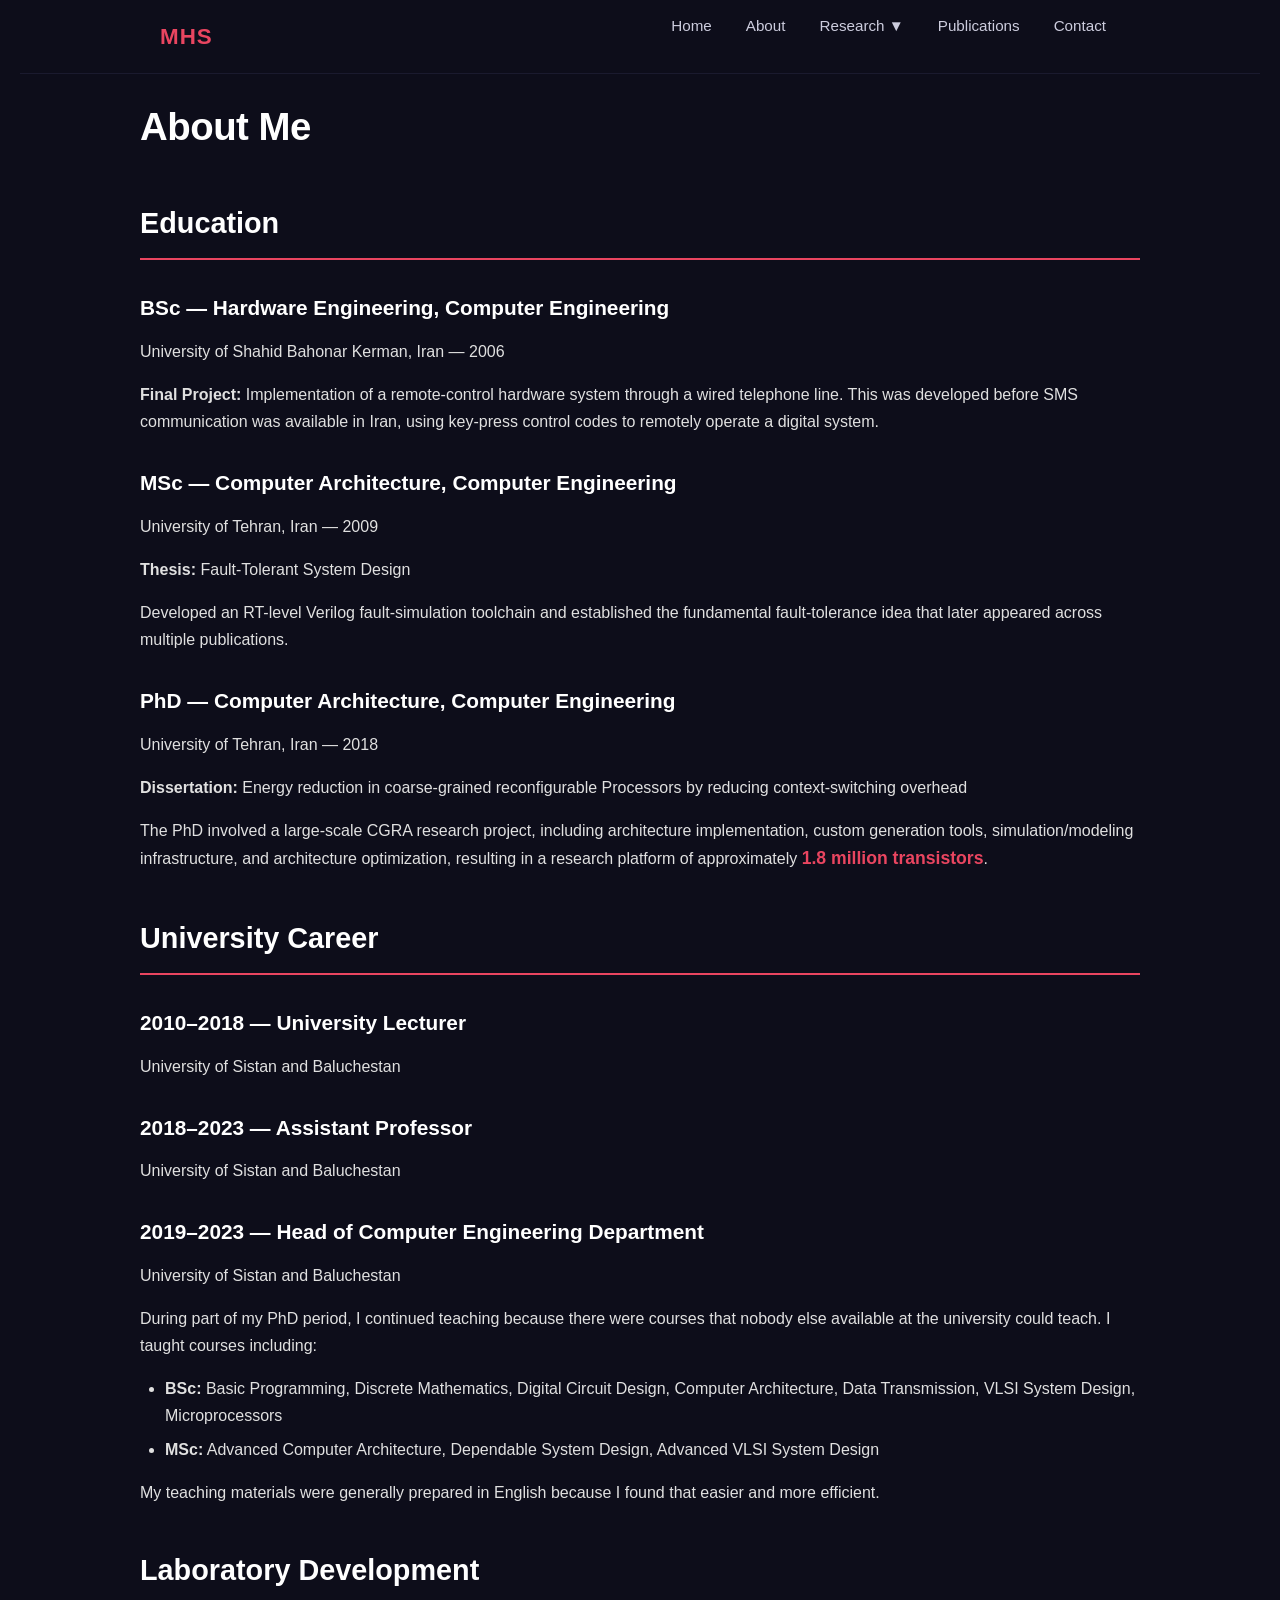
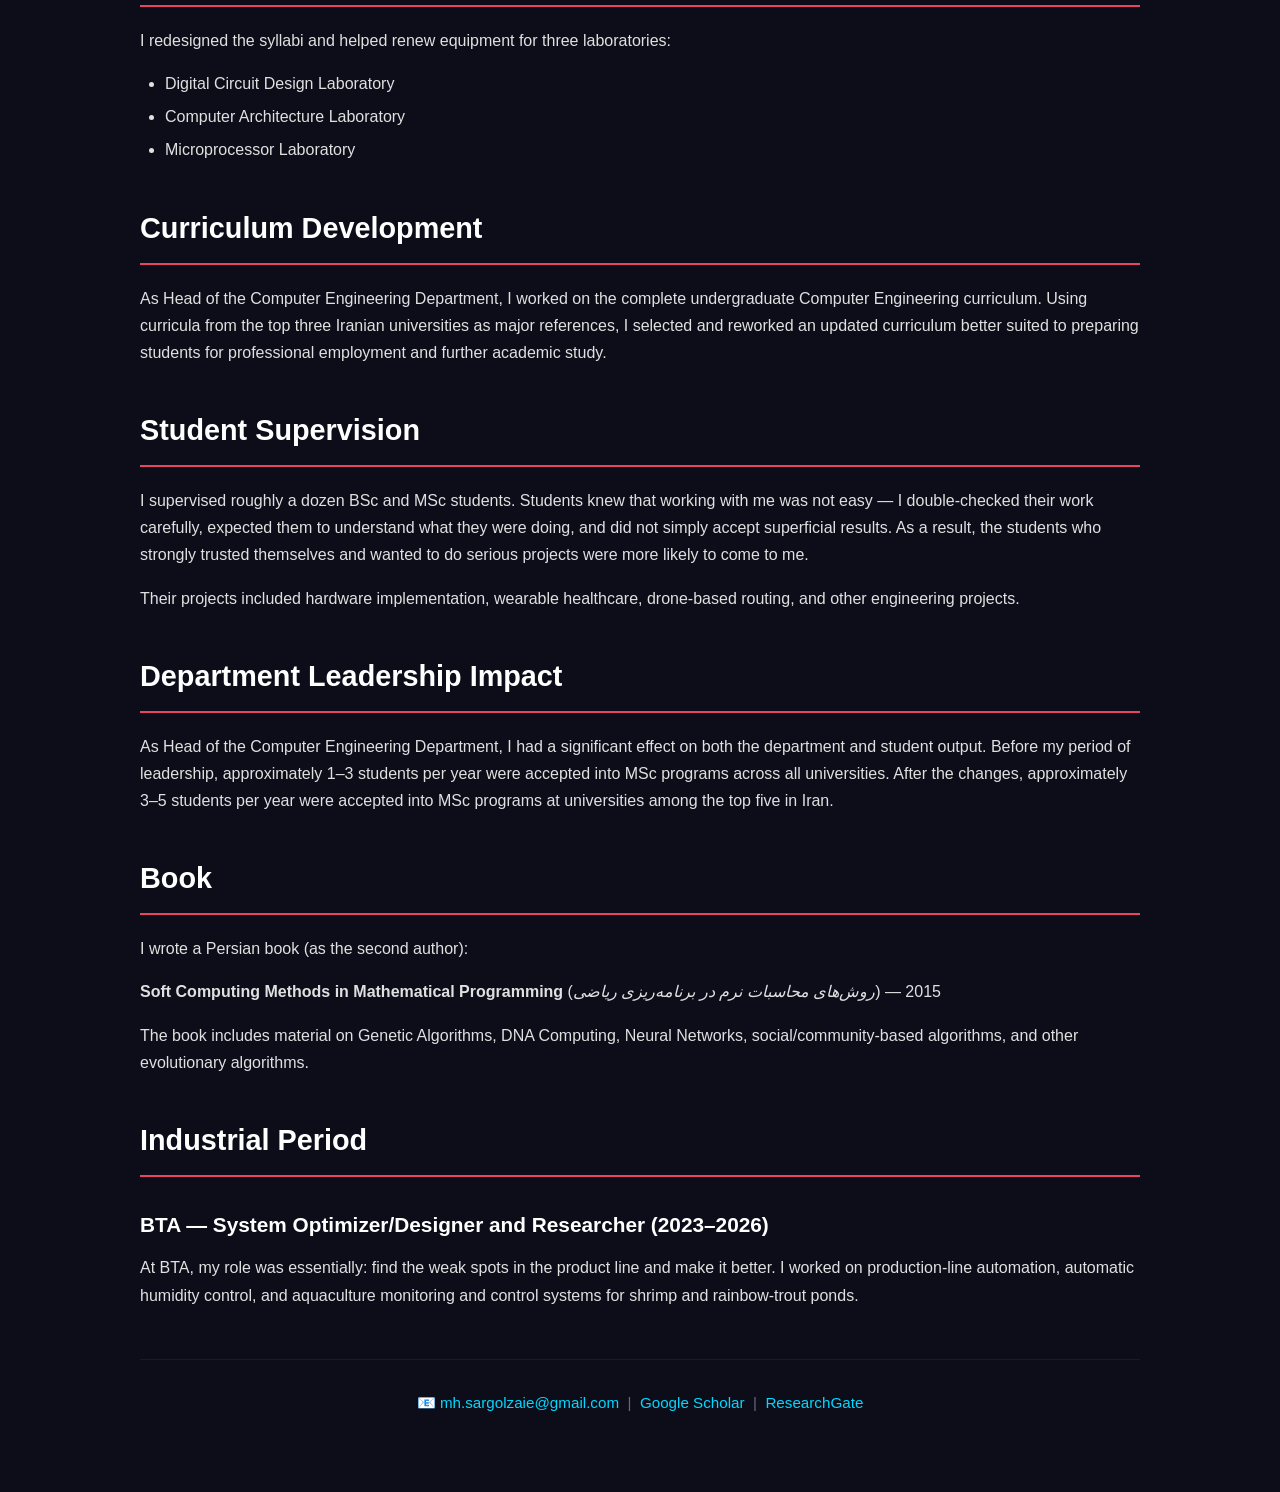
==== about.html @ 14f3c46a "Add files via upload" ====
<!DOCTYPE html>
<html lang="en">
<head>
    <meta charset="UTF-8">
    <meta name="viewport" content="width=device-width, initial-scale=1.0">
    <title>About — Mohammad Hossein Sargolzaei</title>
    <link rel="stylesheet" href="style.css">
</head>
<body>

    <div id="navbar-placeholder"></div>

    <div class="container">
        <h1>About Me</h1>

        <h2>Education</h2>

        <h3>BSc — Hardware Engineering, Computer Engineering</h3>
        <p>University of Shahid Bahonar Kerman, Iran — 2006</p>
        <p><strong>Final Project:</strong> Implementation of a remote-control hardware system through a wired telephone line. This was developed before SMS communication was available in Iran, using key-press control codes to remotely operate a digital system.</p>

        <h3>MSc — Computer Architecture, Computer Engineering</h3>
        <p>University of Tehran, Iran — 2009</p>
        <p><strong>Thesis:</strong> Fault-Tolerant System Design</p>
        <p>Developed an RT-level Verilog fault-simulation toolchain and established the fundamental fault-tolerance idea that later appeared across multiple publications.</p>

        <h3>PhD — Computer Architecture, Computer Engineering</h3>
        <p>University of Tehran, Iran — 2018</p>
        <p><strong>Dissertation:</strong> Energy reduction in coarse-grained reconfigurable Processors by reducing context-switching overhead</p>
        <p>The PhD involved a large-scale CGRA research project, including architecture implementation, custom generation tools, simulation/modeling infrastructure, and architecture optimization, resulting in a research platform of approximately <span class="key-number">1.8 million transistors</span>.</p>

        <h2>University Career</h2>

        <h3>2010–2018 — University Lecturer</h3>
        <p>University of Sistan and Baluchestan</p>

        <h3>2018–2023 — Assistant Professor</h3>
        <p>University of Sistan and Baluchestan</p>

        <h3>2019–2023 — Head of Computer Engineering Department</h3>
        <p>University of Sistan and Baluchestan</p>

        <p>During part of my PhD period, I continued teaching because there were courses that nobody else available at the university could teach. I taught courses including:</p>

        <ul>
            <li><strong>BSc:</strong> Basic Programming, Discrete Mathematics, Digital Circuit Design, Computer Architecture, Data Transmission, VLSI System Design, Microprocessors</li>
            <li><strong>MSc:</strong> Advanced Computer Architecture, Dependable System Design, Advanced VLSI System Design</li>
        </ul>

        <p>My teaching materials were generally prepared in English because I found that easier and more efficient.</p>

        <h2>Laboratory Development</h2>
        <p>I redesigned the syllabi and helped renew equipment for three laboratories:</p>
        <ul>
            <li>Digital Circuit Design Laboratory</li>
            <li>Computer Architecture Laboratory</li>
            <li>Microprocessor Laboratory</li>
        </ul>

        <h2>Curriculum Development</h2>
        <p>As Head of the Computer Engineering Department, I worked on the complete undergraduate Computer Engineering curriculum. Using curricula from the top three Iranian universities as major references, I selected and reworked an updated curriculum better suited to preparing students for professional employment and further academic study.</p>

        <h2>Student Supervision</h2>
        <p>I supervised roughly a dozen BSc and MSc students. Students knew that working with me was not easy — I double-checked their work carefully, expected them to understand what they were doing, and did not simply accept superficial results. As a result, the students who strongly trusted themselves and wanted to do serious projects were more likely to come to me.</p>
        <p>Their projects included hardware implementation, wearable healthcare, drone-based routing, and other engineering projects.</p>

        <h2>Department Leadership Impact</h2>
        <p>As Head of the Computer Engineering Department, I had a significant effect on both the department and student output. Before my period of leadership, approximately 1–3 students per year were accepted into MSc programs across all universities. After the changes, approximately 3–5 students per year were accepted into MSc programs at universities among the top five in Iran.</p>

        <h2>Book</h2>
        <p>I wrote a Persian book (as the second author):</p>
        <p><strong>Soft Computing Methods in Mathematical Programming</strong> (<em>روش‌های محاسبات نرم در برنامه‌ریزی ریاضی</em>) — 2015</p>
        <p>The book includes material on Genetic Algorithms, DNA Computing, Neural Networks, social/community-based algorithms, and other evolutionary algorithms.</p>

        <h2>Industrial Period</h2>
        <h3>BTA — System Optimizer/Designer and Researcher (2023–2026)</h3>
        <p>At BTA, my role was essentially: find the weak spots in the product line and make it better. I worked on production-line automation, automatic humidity control, and aquaculture monitoring and control systems for shrimp and rainbow-trout ponds.</p>

        <div class="footer-contact">
            <p>📧 <a href="mailto:mh.sargolzaie@gmail.com">mh.sargolzaie@gmail.com</a> &nbsp;|&nbsp;
            <a href="https://scholar.google.com/citations?user=ea7m-IEAAAAJ&hl=en" target="_blank">Google Scholar</a> &nbsp;|&nbsp;
            <a href="https://www.researchgate.net/profile/Mohammad-Hossein-Sargolzaei" target="_blank">ResearchGate</a></p>
        </div>
    </div>

    <script>
        fetch('navbar.html')
            .then(response => response.text())
            .then(data => document.getElementById('navbar-placeholder').innerHTML = data);
    </script>
    <script>
        document.addEventListener('click', function(e) {
            const toggle = document.getElementById('mobile-menu');
            const menu = document.querySelector('.nav-menu');
            if (toggle && menu) {
                if (e.target.closest('.nav-toggle')) {
                    menu.classList.toggle('active');
                } else if (!e.target.closest('.nav-menu')) {
                    menu.classList.remove('active');
                }
            }
            if (window.innerWidth <= 768) {
                const dropdownToggles = document.querySelectorAll('.dropdown-toggle');
                dropdownToggles.forEach(toggle => {
                    if (e.target.closest('.dropdown-toggle')) {
                        e.preventDefault();
                        const menu = toggle.nextElementSibling;
                        if (menu) menu.classList.toggle('active');
                    }
                });
            }
        });
    </script>
</body>
</html>
---- style.css ----
/* style.css */

/* Reset & Base */
* {
    margin: 0;
    padding: 0;
    box-sizing: border-box;
}

body {
    font-family: 'Segoe UI', Tahoma, Geneva, Verdana, sans-serif;
    background-color: #0d0d1a;
    color: #e0e0e0;
    line-height: 1.7;
    padding: 0 20px;
}

a {
    color: #00d9ff;
    text-decoration: none;
    transition: color 0.3s ease;
}

a:hover {
    color: #e94560;
}

.container {
    max-width: 1000px;
    margin: 0 auto;
    padding: 20px 0 60px;
}

/* Typography */
h1 {
    font-size: 2.4rem;
    font-weight: 700;
    color: #ffffff;
    margin-bottom: 10px;
    letter-spacing: -0.5px;
}

h1 .highlight {
    color: #e94560;
}

h2 {
    font-size: 1.8rem;
    font-weight: 600;
    color: #ffffff;
    margin-top: 40px;
    margin-bottom: 20px;
    border-bottom: 2px solid #e94560;
    padding-bottom: 10px;
}

h3 {
    font-size: 1.3rem;
    font-weight: 600;
    color: #ffffff;
    margin-top: 30px;
    margin-bottom: 12px;
}

h4 {
    font-size: 1.1rem;
    font-weight: 600;
    color: #00d9ff;
    margin-top: 20px;
    margin-bottom: 8px;
}

.subtitle {
    font-size: 1.1rem;
    color: #8888aa;
    margin-bottom: 30px;
}

p {
    margin-bottom: 16px;
}

ul, ol {
    margin-left: 25px;
    margin-bottom: 16px;
}

li {
    margin-bottom: 6px;
}

blockquote {
    border-left: 4px solid #e94560;
    padding-left: 20px;
    margin: 20px 0;
    font-style: italic;
    color: #bbbbdd;
}

/* Code-like boxes */
.principle-box {
    background: #1a1a2e;
    border: 1px solid #2a2a4e;
    border-radius: 8px;
    padding: 25px 30px;
    margin: 25px 0;
}

.principle-box .arrow-flow {
    font-family: monospace;
    font-size: 0.95rem;
    color: #00d9ff;
    line-height: 2;
    white-space: pre;
}

.key-number {
    color: #e94560;
    font-weight: 700;
    font-size: 1.1em;
}

.tag {
    display: inline-block;
    background: #1a1a2e;
    border: 1px solid #2a2a4e;
    border-radius: 20px;
    padding: 2px 14px;
    font-size: 0.8rem;
    color: #8888bb;
    margin-right: 6px;
    margin-bottom: 6px;
}

/* Navigation */
.navbar {
    background: #0d0d1a;
    border-bottom: 1px solid #1a1a2e;
    padding: 12px 0;
    position: sticky;
    top: 0;
    z-index: 1000;
}

.nav-container {
    max-width: 1000px;
    margin: 0 auto;
    display: flex;
    justify-content: space-between;
    align-items: center;
    padding: 0 20px;
}

.nav-logo {
    font-size: 1.4rem;
    font-weight: 700;
    color: #e94560;
    letter-spacing: 1px;
}

.nav-menu {
    display: flex;
    list-style: none;
    gap: 6px;
    align-items: center;
}

.nav-item {
    position: relative;
}

.nav-link {
    color: #ccccdd;
    padding: 8px 14px;
    border-radius: 6px;
    font-size: 0.95rem;
    transition: all 0.3s ease;
}

.nav-link:hover {
    color: #ffffff;
    background: #1a1a2e;
}

/* Dropdown */
.dropdown-menu {
    display: none;
    position: absolute;
    top: 100%;
    left: 0;
    background: #1a1a2e;
    border: 1px solid #2a2a4e;
    border-radius: 8px;
    padding: 8px 0;
    min-width: 240px;
    list-style: none;
    box-shadow: 0 8px 24px rgba(0,0,0,0.6);
}

.dropdown-menu li a {
    display: block;
    padding: 8px 20px;
    color: #ccccdd;
    font-size: 0.9rem;
    transition: all 0.3s ease;
}

.dropdown-menu li a:hover {
    background: #2a2a4e;
    color: #ffffff;
}

.nav-item:hover .dropdown-menu {
    display: block;
}

/* Mobile menu toggle */
.nav-toggle {
    display: none;
    flex-direction: column;
    cursor: pointer;
}

.nav-toggle .bar {
    width: 25px;
    height: 3px;
    background: #ccccdd;
    margin: 3px 0;
    transition: 0.3s;
    border-radius: 2px;
}

/* Footer / contact line */
.footer-contact {
    margin-top: 50px;
    padding-top: 30px;
    border-top: 1px solid #1a1a2e;
    text-align: center;
    font-size: 0.95rem;
    color: #666688;
}

.footer-contact a {
    color: #00d9ff;
}

.footer-contact a:hover {
    color: #e94560;
}

/* "More about this work →" links */
.more-link {
    display: inline-block;
    margin-top: 6px;
    font-weight: 500;
}

/* Responsive */
@media (max-width: 768px) {
    body {
        padding: 0 16px;
    }

    h1 {
        font-size: 1.8rem;
    }

    h2 {
        font-size: 1.4rem;
    }

    .nav-menu {
        position: fixed;
        left: -100%;
        top: 60px;
        flex-direction: column;
        background: #0d0d1a;
        width: 100%;
        padding: 20px 0;
        gap: 4px;
        border-bottom: 1px solid #1a1a2e;
        transition: 0.3s ease;
    }

    .nav-menu.active {
        left: 0;
    }

    .nav-item {
        width: 100%;
        text-align: center;
    }

    .nav-link {
        display: block;
        padding: 10px 0;
    }

    .dropdown-menu {
        position: static;
        background: #0d0d1a;
        border: none;
        padding: 0;
        box-shadow: none;
        display: none;
    }

    .nav-item:hover .dropdown-menu {
        display: none;
    }

    .nav-item .dropdown-menu.active {
        display: block;
    }

    .dropdown-menu li a {
        padding: 8px 0;
        font-size: 0.9rem;
        color: #8888aa;
    }

    .nav-toggle {
        display: flex;
    }

    .principle-box {
        padding: 16px 20px;
    }

    .principle-box .arrow-flow {
        font-size: 0.8rem;
    }
}

@media (max-width: 480px) {
    h1 {
        font-size: 1.5rem;
    }

    h2 {
        font-size: 1.2rem;
    }
}
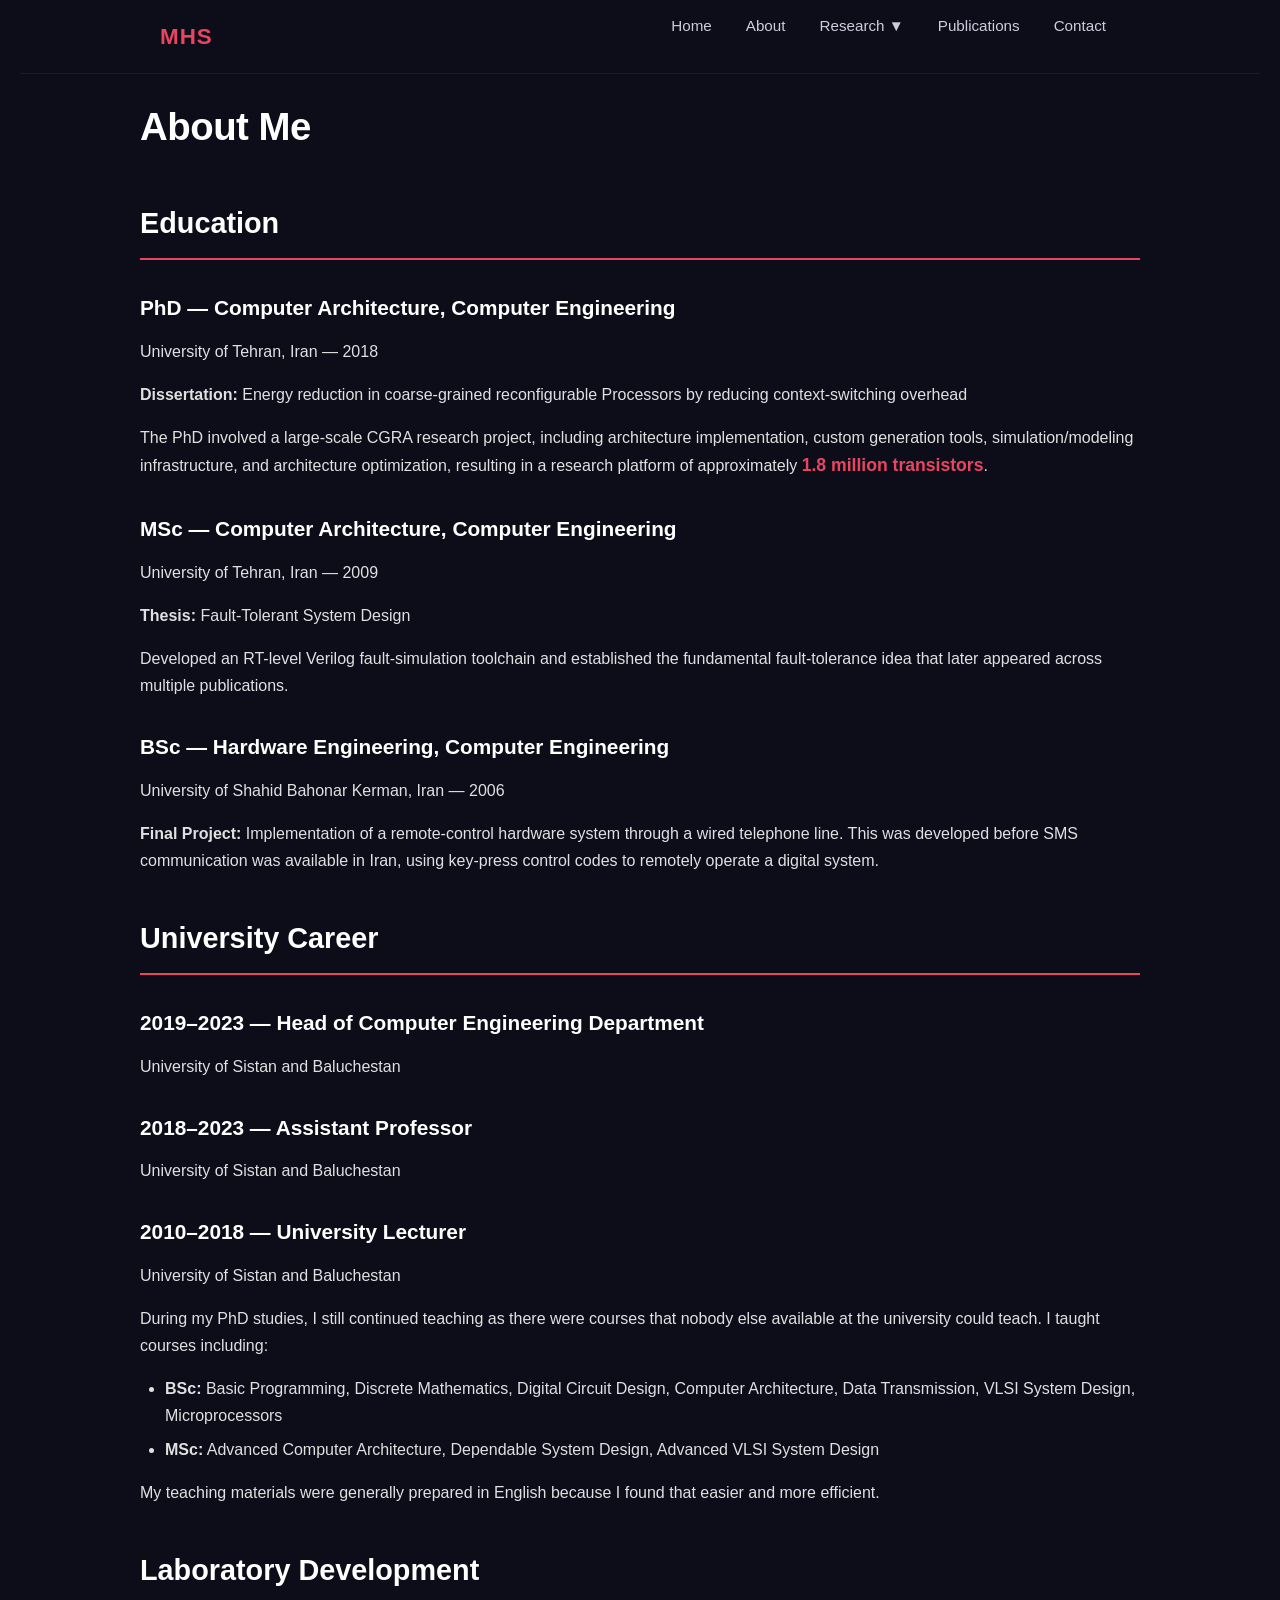
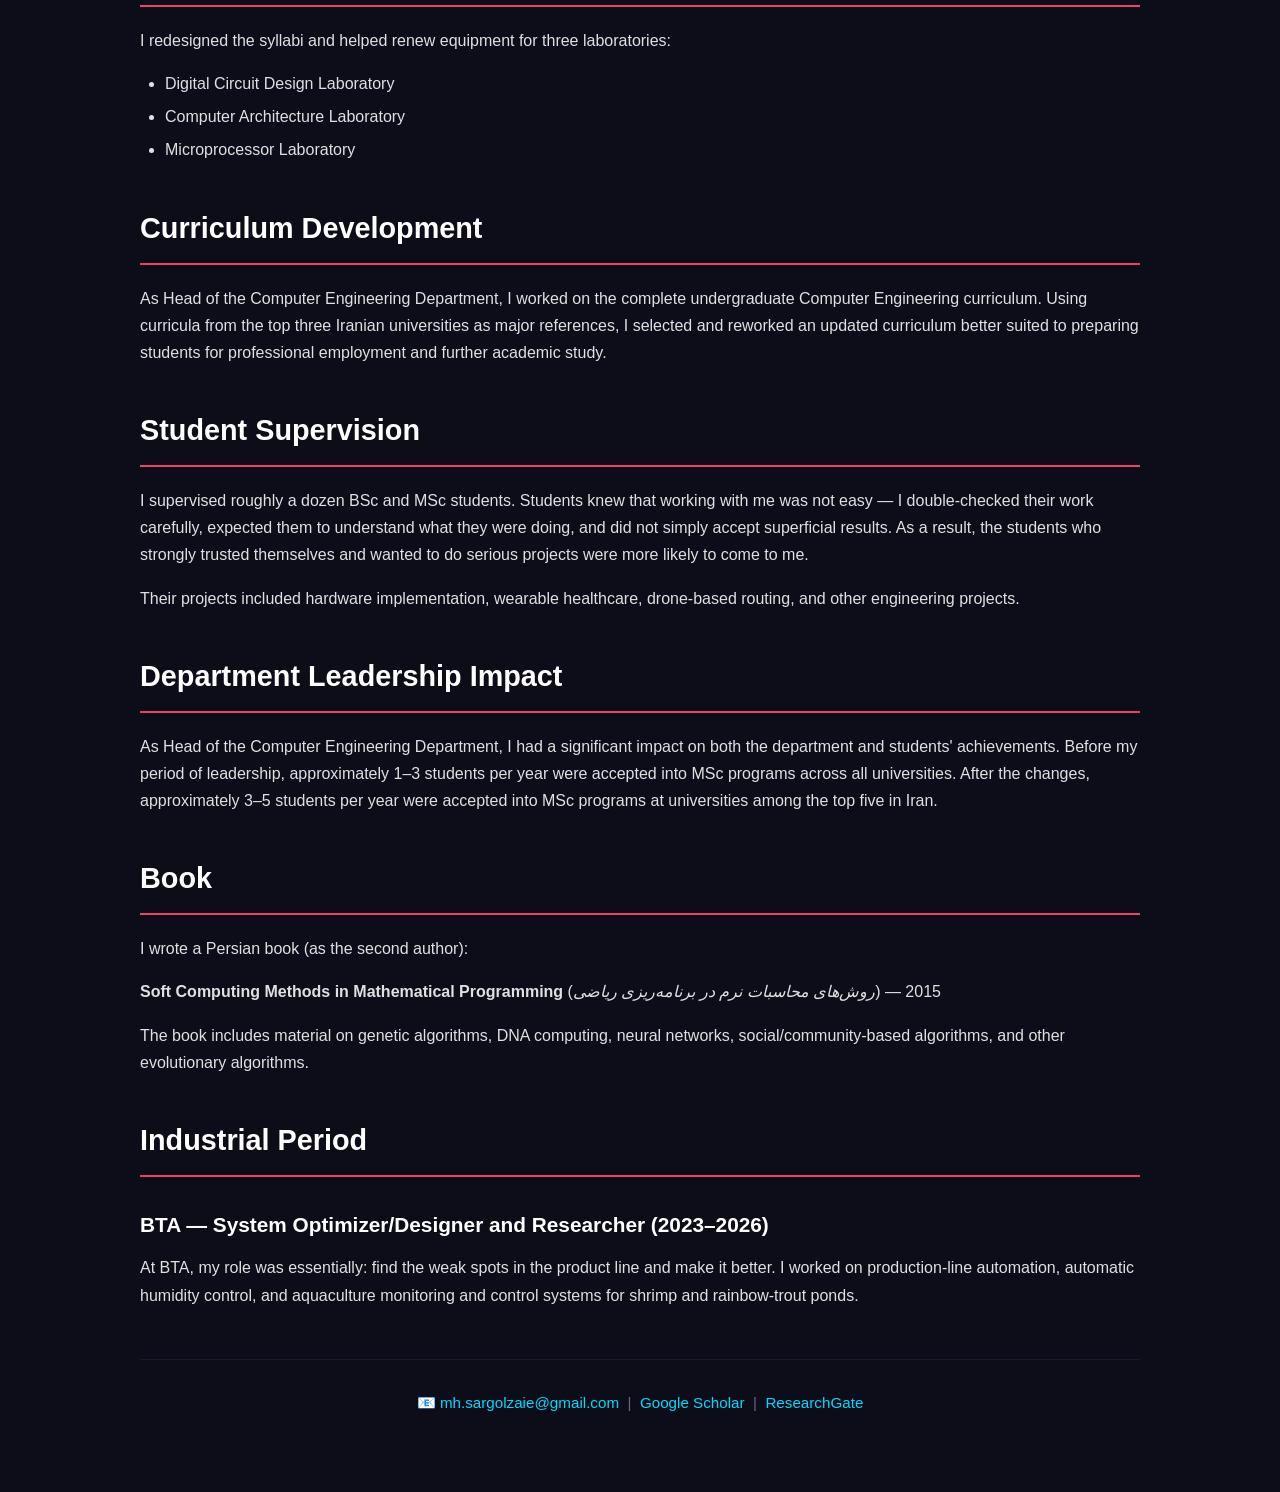
==== commit 9459a7ee: "Update about.html" ====
--- a/about.html
+++ b/about.html
@@ -15,32 +15,32 @@
 
         <h2>Education</h2>
 
-        <h3>BSc — Hardware Engineering, Computer Engineering</h3>
-        <p>University of Shahid Bahonar Kerman, Iran — 2006</p>
-        <p><strong>Final Project:</strong> Implementation of a remote-control hardware system through a wired telephone line. This was developed before SMS communication was available in Iran, using key-press control codes to remotely operate a digital system.</p>
+        <h3>PhD — Computer Architecture, Computer Engineering</h3>
+        <p>University of Tehran, Iran — 2018</p>
+        <p><strong>Dissertation:</strong> Energy reduction in coarse-grained reconfigurable Processors by reducing context-switching overhead</p>
+        <p>The PhD involved a large-scale CGRA research project, including architecture implementation, custom generation tools, simulation/modeling infrastructure, and architecture optimization, resulting in a research platform of approximately <span class="key-number">1.8 million transistors</span>.</p>
 
         <h3>MSc — Computer Architecture, Computer Engineering</h3>
         <p>University of Tehran, Iran — 2009</p>
         <p><strong>Thesis:</strong> Fault-Tolerant System Design</p>
         <p>Developed an RT-level Verilog fault-simulation toolchain and established the fundamental fault-tolerance idea that later appeared across multiple publications.</p>
 
-        <h3>PhD — Computer Architecture, Computer Engineering</h3>
-        <p>University of Tehran, Iran — 2018</p>
-        <p><strong>Dissertation:</strong> Energy reduction in coarse-grained reconfigurable Processors by reducing context-switching overhead</p>
-        <p>The PhD involved a large-scale CGRA research project, including architecture implementation, custom generation tools, simulation/modeling infrastructure, and architecture optimization, resulting in a research platform of approximately <span class="key-number">1.8 million transistors</span>.</p>
+        <h3>BSc — Hardware Engineering, Computer Engineering</h3>
+        <p>University of Shahid Bahonar Kerman, Iran — 2006</p>
+        <p><strong>Final Project:</strong> Implementation of a remote-control hardware system through a wired telephone line. This was developed before SMS communication was available in Iran, using key-press control codes to remotely operate a digital system.</p>
 
         <h2>University Career</h2>
-
-        <h3>2010–2018 — University Lecturer</h3>
-        <p>University of Sistan and Baluchestan</p>
-
-        <h3>2018–2023 — Assistant Professor</h3>
-        <p>University of Sistan and Baluchestan</p>
 
         <h3>2019–2023 — Head of Computer Engineering Department</h3>
         <p>University of Sistan and Baluchestan</p>
 
-        <p>During part of my PhD period, I continued teaching because there were courses that nobody else available at the university could teach. I taught courses including:</p>
+         <h3>2018–2023 — Assistant Professor</h3>
+        <p>University of Sistan and Baluchestan</p>
+
+       <h3>2010–2018 — University Lecturer</h3>
+        <p>University of Sistan and Baluchestan</p>
+
+        <p>During my PhD studies, I still continued teaching as there were courses that nobody else available at the university could teach. I taught courses including:</p>
 
         <ul>
             <li><strong>BSc:</strong> Basic Programming, Discrete Mathematics, Digital Circuit Design, Computer Architecture, Data Transmission, VLSI System Design, Microprocessors</li>
@@ -65,12 +65,12 @@
         <p>Their projects included hardware implementation, wearable healthcare, drone-based routing, and other engineering projects.</p>
 
         <h2>Department Leadership Impact</h2>
-        <p>As Head of the Computer Engineering Department, I had a significant effect on both the department and student output. Before my period of leadership, approximately 1–3 students per year were accepted into MSc programs across all universities. After the changes, approximately 3–5 students per year were accepted into MSc programs at universities among the top five in Iran.</p>
+        <p>As Head of the Computer Engineering Department, I had a significant impact on both the department and students' achievements. Before my period of leadership, approximately 1–3 students per year were accepted into MSc programs across all universities. After the changes, approximately 3–5 students per year were accepted into MSc programs at universities among the top five in Iran.</p>
 
         <h2>Book</h2>
         <p>I wrote a Persian book (as the second author):</p>
         <p><strong>Soft Computing Methods in Mathematical Programming</strong> (<em>روش‌های محاسبات نرم در برنامه‌ریزی ریاضی</em>) — 2015</p>
-        <p>The book includes material on Genetic Algorithms, DNA Computing, Neural Networks, social/community-based algorithms, and other evolutionary algorithms.</p>
+        <p>The book includes material on genetic algorithms, DNA computing, neural networks, social/community-based algorithms, and other evolutionary algorithms.</p>
 
         <h2>Industrial Period</h2>
         <h3>BTA — System Optimizer/Designer and Researcher (2023–2026)</h3>
@@ -112,4 +112,4 @@
         });
     </script>
 </body>
-</html>+</html>
--- a/style.css
+++ b/style.css
@@ -97,22 +97,101 @@
     color: #bbbbdd;
 }
 
-/* Code-like boxes */
+/* ============================================================
+   VERTICAL FLOWCHART (Cascading / Staircase)
+   ============================================================ */
 .principle-box {
-    background: #1a1a2e;
-    border: 1px solid #2a2a4e;
-    border-radius: 8px;
-    padding: 25px 30px;
-    margin: 25px 0;
-}
-
-.principle-box .arrow-flow {
-    font-family: monospace;
-    font-size: 0.95rem;
+    background: transparent;
+    border: none;
+    padding: 10px 0;
+    margin: 10px 0;
+}
+
+.flowchart {
+    display: flex;
+    flex-direction: column;
+    align-items: flex-start;
+    gap: 2px;
+    padding: 0;
+    font-family: 'Segoe UI', Tahoma, Geneva, Verdana, sans-serif;
+}
+
+/* Each step is plain text — no box */
+.step {
+    padding: 4px 0;
+    background: transparent;
+    border: none;
+    border-radius: 0;
+    font-size: 1.1em;
+    font-weight: 500;
+    color: #e0e0e0;
+    transition: color 0.2s;
+    min-width: 0;
+}
+
+.step:hover {
     color: #00d9ff;
-    line-height: 2;
-    white-space: pre;
-}
+    background: transparent;
+    border-color: transparent;
+}
+
+/* Indentation: each step more than the previous */
+.step-1 { margin-left: 0px; }
+.step-2 { margin-left: 40px; }
+.step-3 { margin-left: 80px; }
+.step-4 { margin-left: 120px; }
+.step-5 { margin-left: 160px; }
+
+/* Arrows - indented to match the step above */
+.arrow {
+    font-size: 1.2em;
+    color: #555577;
+    line-height: 1;
+    padding: 0;
+}
+
+.arrow-1 { margin-left: 16px; }
+.arrow-2 { margin-left: 56px; }
+.arrow-3 { margin-left: 96px; }
+.arrow-4 { margin-left: 136px; }
+.arrow-5 { margin-left: 176px; }
+
+/* Responsive */
+@media (max-width: 768px) {
+    .step-2 { margin-left: 20px; }
+    .step-3 { margin-left: 40px; }
+    .step-4 { margin-left: 60px; }
+    .step-5 { margin-left: 80px; }
+
+    .arrow-1 { margin-left: 12px; }
+    .arrow-2 { margin-left: 32px; }
+    .arrow-3 { margin-left: 52px; }
+    .arrow-4 { margin-left: 72px; }
+    .arrow-5 { margin-left: 92px; }
+
+    .step {
+        font-size: 1em;
+    }
+}
+
+@media (max-width: 480px) {
+    .step-2 { margin-left: 12px; }
+    .step-3 { margin-left: 24px; }
+    .step-4 { margin-left: 36px; }
+    .step-5 { margin-left: 48px; }
+
+    .arrow-1 { margin-left: 8px; }
+    .arrow-2 { margin-left: 20px; }
+    .arrow-3 { margin-left: 32px; }
+    .arrow-4 { margin-left: 44px; }
+    .arrow-5 { margin-left: 56px; }
+
+    .step {
+        font-size: 0.9em;
+    }
+}
+
+/* ============================================================ */
 
 .key-number {
     color: #e94560;
@@ -327,8 +406,26 @@
         padding: 16px 20px;
     }
 
-    .principle-box .arrow-flow {
-        font-size: 0.8rem;
+    /* Mobile: reduce indentation */
+    .step-2 { margin-left: 20px; }
+    .step-3 { margin-left: 40px; }
+    .step-4 { margin-left: 60px; }
+    .step-5 { margin-left: 80px; }
+
+    .arrow-1 { margin-left: 8px; }
+    .arrow-2 { margin-left: 28px; }
+    .arrow-3 { margin-left: 48px; }
+    .arrow-4 { margin-left: 68px; }
+    .arrow-5 { margin-left: 88px; }
+
+    .step {
+        font-size: 0.95rem;
+        padding: 8px 16px;
+        min-width: 150px;
+    }
+
+    .arrow {
+        font-size: 1.2em;
     }
 }
 
@@ -340,4 +437,21 @@
     h2 {
         font-size: 1.2rem;
     }
-}+
+    .step-2 { margin-left: 12px; }
+    .step-3 { margin-left: 24px; }
+    .step-4 { margin-left: 36px; }
+    .step-5 { margin-left: 48px; }
+
+    .arrow-1 { margin-left: 6px; }
+    .arrow-2 { margin-left: 18px; }
+    .arrow-3 { margin-left: 30px; }
+    .arrow-4 { margin-left: 42px; }
+    .arrow-5 { margin-left: 54px; }
+
+    .step {
+        font-size: 0.85rem;
+        padding: 6px 12px;
+        min-width: 120px;
+    }
+}
